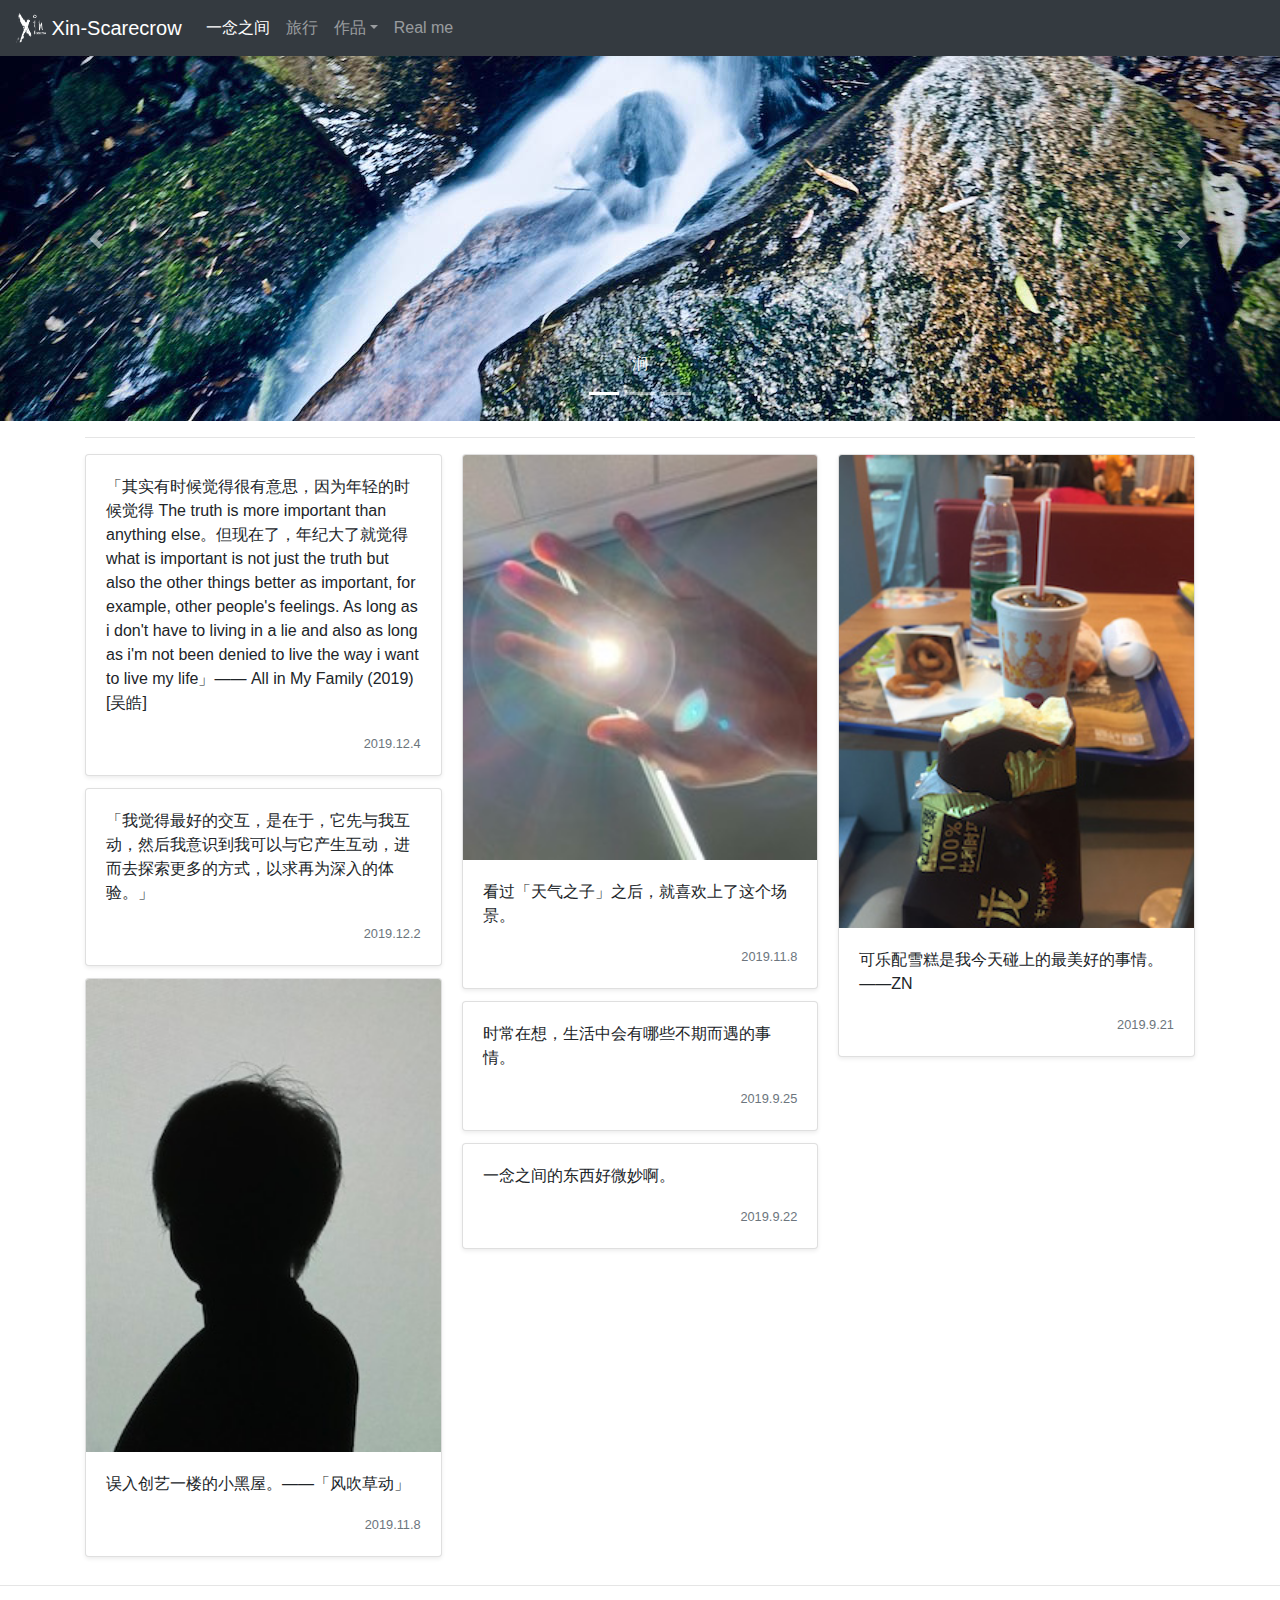
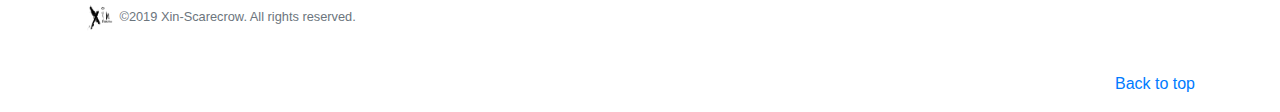
==== index.html @ 7064e232 "Update index.html" ====
<!doctype html>
<html lang="zh" class="h-100">

<head>
    <!-- Global site tag (gtag.js) - Google Analytics -->
    <script async src="https://www.googletagmanager.com/gtag/js?id=G-9YZNQRQW53"></script>
    <script>
        window.dataLayer = window.dataLayer || [];
        function gtag() { dataLayer.push(arguments); }
        gtag('js', new Date());

        gtag('config', 'G-9YZNQRQW53');
    </script>
    <meta charset="utf-8">
    <meta name="viewport" content="width=device-width, initial-scale=1, shrink-to-fit=no">
    <title>Xin-Scarecrow | 一念之间</title>
    <link rel="stylesheet" href="https://stackpath.bootstrapcdn.com/bootstrap/4.3.1/css/bootstrap.min.css"
        integrity="sha384-ggOyR0iXCbMQv3Xipma34MD+dH/1fQ784/j6cY/iJTQUOhcWr7x9JvoRxT2MZw1T" crossorigin="anonymous">
    <link rel="shortcut icon" href="images/favicon.ico" type="image/x-icon">
</head>

<body class="d-flex flex-column h-100">
    <header style="padding-top: 56px">
        <nav class="navbar navbar-expand-lg navbar-dark bg-dark fixed-top">
            <a class="navbar-brand" href="index.html"> <img src="images/icon-light.png" width="30" height="30"
                    class="d-inline-block align-top" alt=""> Xin-Scarecrow</a>
            <button class="navbar-toggler" type="button" data-toggle="collapse" data-target="#navbarNavDropdown"
                aria-controls="navbarNavDropdown" aria-expanded="false" aria-label="Toggle navigation"> <span
                    class="navbar-toggler-icon"></span> </button>
            <div class="collapse navbar-collapse" id="navbarNavDropdown">
                <ul class="navbar-nav">
                    <li class="nav-item active"> <a class="nav-link" href="index.html">一念之间<span
                                class="sr-only">(current)</span></a> </li>
                    <li class="nav-item"> <a class="nav-link" href="travel.html">旅行</a> </li>
                    <li class="nav-item dropdown"> <a class="nav-link dropdown-toggle" href="#"
                            id="navbarDropdownMenuLink" role="button" data-toggle="dropdown" aria-haspopup="true"
                            aria-expanded="false">作品</a>
                        <div class="dropdown-menu" aria-labelledby="navbarDropdown">
                            <a class="dropdown-item" href="photography.html">光影</a>
                            <a class="dropdown-item" href="animation.html">动画</a>
                            <a class="dropdown-item" href="film.html">短片</a> </div>
                    </li>
                    <li class="nav-item"> <a class="nav-link" href="Real me.html">Real me</a> </li>
                </ul>
            </div>
        </nav>
    </header>
    <main role="main">
        <div id="myCarousel" class="carousel slide carousel-fade" data-ride="carousel">
            <ol class="carousel-indicators">
                <li data-target="#myCarousel" data-slide-to="0" class="active"></li>
                <li data-target="#myCarousel" data-slide-to="1"></li>
                <li data-target="#myCarousel" data-slide-to="2"></li>
            </ol>
            <div class="carousel-inner">
                <div class="carousel-item active"> <img class="bd-placeholder-img" width="100%" height="auto"
                        src="images/banner/莫干山.jpg" alt="莫干山">
                    <div class="container">
                        <div class="carousel-caption">
                            <h6>涧</h6>
                        </div>
                    </div>
                </div>
                <div class="carousel-item"> <img class="bd-placeholder-img" width="100%" height="auto"
                        src="images/banner/Cloud.jpg" alt="Cloud">
                    <div class="container">
                        <div class="carousel-caption">
                            <h6>云</h6>
                        </div>
                    </div>
                </div>
                <div class="carousel-item"> <img class="bd-placeholder-img" width="100%" height="auto"
                        src="images/banner/因为风的缘故.jpg" alt="因为风的缘故">
                    <div class="container">
                        <div class="carousel-caption">
                            <h6>洛夫</h6>
                        </div>
                    </div>
                </div>
            </div>
            <a class="carousel-control-prev" href="#myCarousel" role="button" data-slide="prev"> <span
                    class="carousel-control-prev-icon" aria-hidden="true"></span> <span class="sr-only">Previous</span>
            </a> <a class="carousel-control-next" href="#myCarousel" role="button" data-slide="next"> <span
                    class="carousel-control-next-icon" aria-hidden="true"></span> <span class="sr-only">Next</span> </a>
        </div>
        <div class="container">
            <hr>
            <div class="card-columns">
                <div class="card shadow-sm">
                    <div class="card-body">
                        <p class="card-text">「其实有时候觉得很有意思，因为年轻的时候觉得 The truth is more important than anything else。但现在了，年纪大了就觉得 what is important is not just the truth but also the other things better as important, for example, other people's feelings. As long as i don't have to living in a lie and also as long as i'm not been denied to live the way i want to live my life」—— All in My Family (2019)[吴皓]</p>
                        <p class="card-text text-right"><small class="text-muted">2019.12.4</small></p>
                    </div>
                </div>
                <div class="card shadow-sm">
                    <div class="card-body">
                        <p class="card-text">「我觉得最好的交互，是在于，它先与我互动，然后我意识到我可以与它产生互动，进而去探索更多的方式，以求再为深入的体验。」</p>
                        <p class="card-text text-right"><small class="text-muted">2019.12.2</small></p>
                    </div>
                </div>
                <div class="card shadow-sm">
                    <img src="images/lightning/剪影.jpg" class="card-img-top" alt="剪影">
                    <div class="card-body">
                        <p class="card-text">误入创艺一楼的小黑屋。——「风吹草动」</p>
                        <p class="card-text text-right"><small class="text-muted">2019.11.8</small></p>
                    </div>
                </div>
                <div class="card shadow-sm">
                    <img src="images/lightning/天气之子.jpg" class="card-img-top" alt="天气之子">
                    <div class="card-body">
                        <p class="card-text">看过「天气之子」之后，就喜欢上了这个场景。</p>
                        <p class="card-text text-right"><small class="text-muted">2019.11.8</small></p>
                    </div>
                </div>
                <div class="card shadow-sm">
                    <div class="card-body">
                        <p class="card-text">时常在想，生活中会有哪些不期而遇的事情。</p>
                        <p class="card-text text-right"><small class="text-muted">2019.9.25</small></p>
                    </div>
                </div>
                <div class="card shadow-sm">
                    <div class="card-body">
                        <p class="card-text">一念之间的东西好微妙啊。</p>
                        <p class="card-text text-right"><small class="text-muted">2019.9.22</small></p>
                    </div>
                </div>
                <div class="card shadow-sm">
                    <img src="images/lightning/可乐配雪糕.jpg" class="card-img-top" alt="可乐配雪糕">
                    <div class="card-body">
                        <p class="card-text">可乐配雪糕是我今天碰上的最美好的事情。——ZN</p>
                        <p class="card-text text-right"><small class="text-muted">2019.9.21</small></p>
                    </div>
                </div>
            </div>
        </div>
    </main>
    <footer class="mt-auto">
        <hr>
        <div class="container">
            <img src="images/icon-dark.png" alt="icon" width="30px">
            <small class="text-muted">&copy;2019 Xin-Scarecrow. All rights reserved.</small>
            <p class="text-center text-white"><small>Designed by Yuxin_H. <span id="busuanzi_container_site_pv">哇！<span
                            id="busuanzi_value_site_pv"></span>人找到我了。</span></small></p>
            <p class="text-right"><a href="#">Back to top</a></p>
        </div>
    </footer>
    <script src="https://code.jquery.com/jquery-3.3.1.slim.min.js"
        integrity="sha384-q8i/X+965DzO0rT7abK41JStQIAqVgRVzpbzo5smXKp4YfRvH+8abtTE1Pi6jizo"
        crossorigin="anonymous"></script>
    <script src="https://cdnjs.cloudflare.com/ajax/libs/popper.js/1.14.7/umd/popper.min.js"
        integrity="sha384-UO2eT0CpHqdSJQ6hJty5KVphtPhzWj9WO1clHTMGa3JDZwrnQq4sF86dIHNDz0W1"
        crossorigin="anonymous"></script>
    <script src="https://stackpath.bootstrapcdn.com/bootstrap/4.3.1/js/bootstrap.min.js"
        integrity="sha384-JjSmVgyd0p3pXB1rRibZUAYoIIy6OrQ6VrjIEaFf/nJGzIxFDsf4x0xIM+B07jRM"
        crossorigin="anonymous"></script>
    <script async src="//busuanzi.ibruce.info/busuanzi/2.3/busuanzi.pure.mini.js"></script>
</body>

</html>
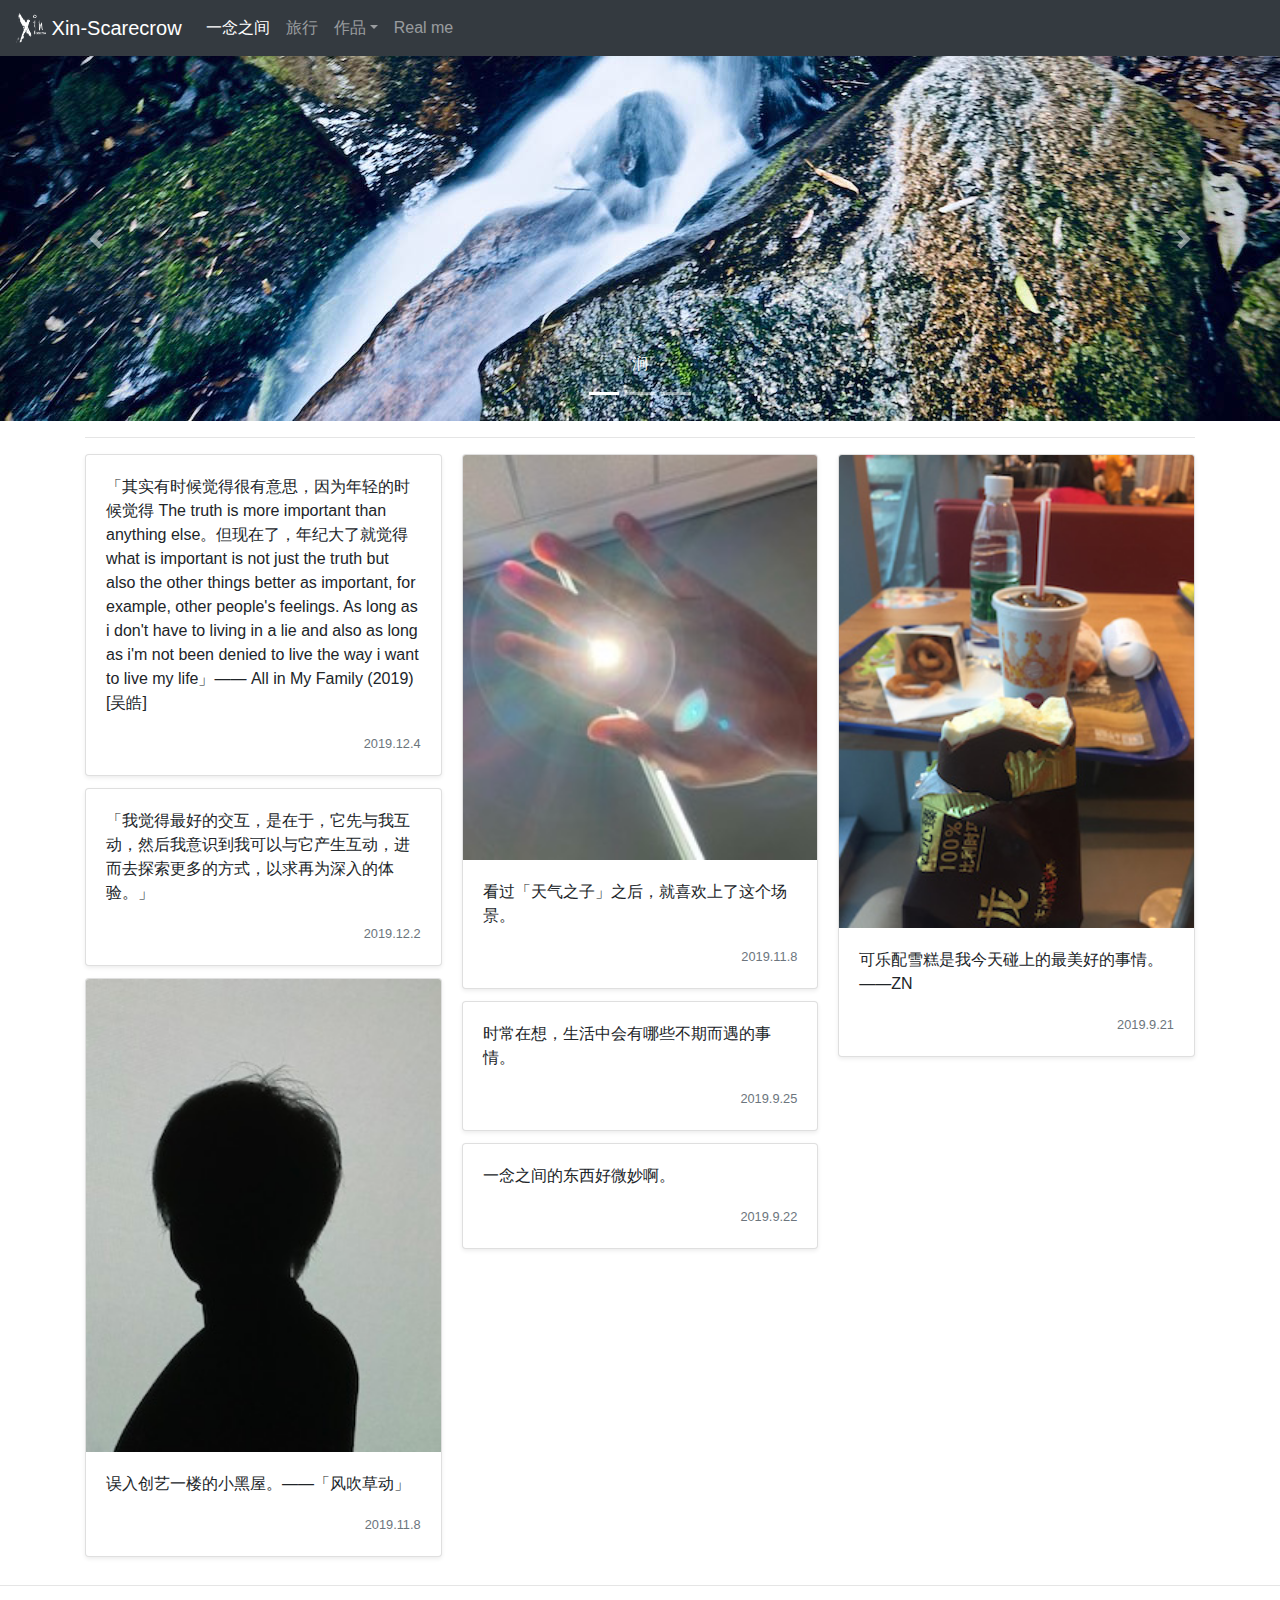
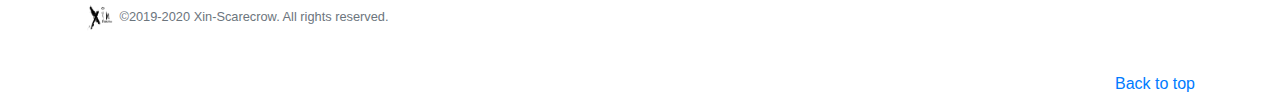
==== commit a8148057: "update 20200625" ====
--- a/index.html
+++ b/index.html
@@ -138,7 +138,7 @@
         <hr>
         <div class="container">
             <img src="images/icon-dark.png" alt="icon" width="30px">
-            <small class="text-muted">&copy;2019 Xin-Scarecrow. All rights reserved.</small>
+            <small class="text-muted">&copy;2019-2020 Xin-Scarecrow. All rights reserved.</small>
             <p class="text-center text-white"><small>Designed by Yuxin_H. <span id="busuanzi_container_site_pv">哇！<span
                             id="busuanzi_value_site_pv"></span>人找到我了。</span></small></p>
             <p class="text-right"><a href="#">Back to top</a></p>
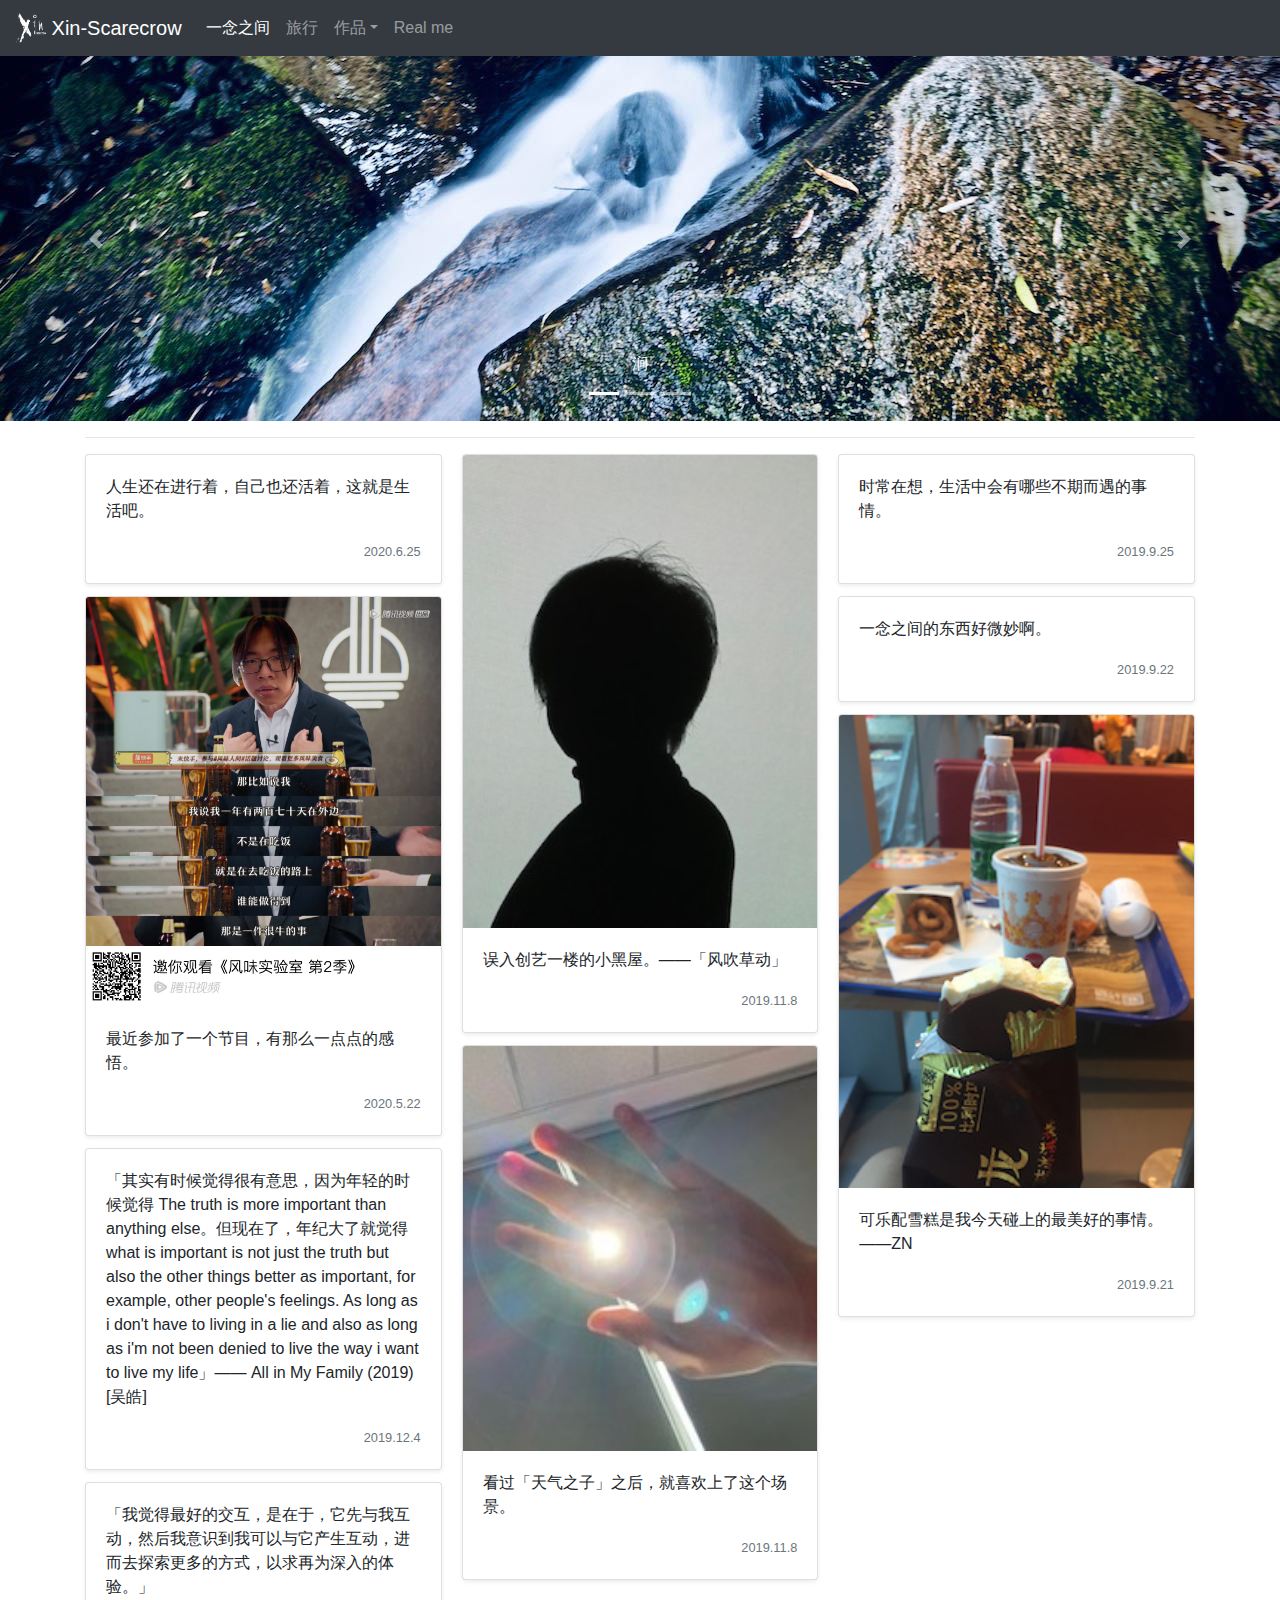
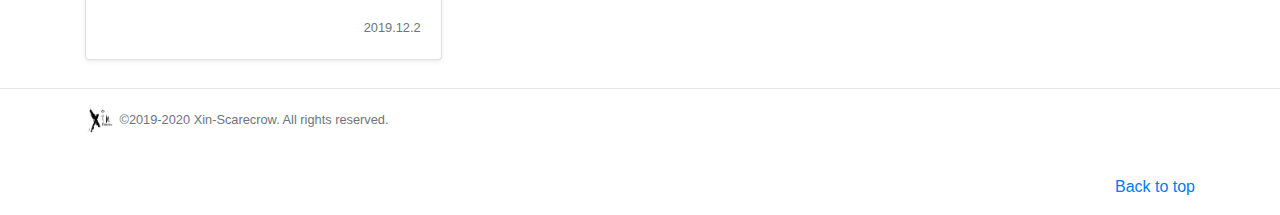
==== commit 19a031a9: "update 20200625" ====
--- a/index.html
+++ b/index.html
@@ -88,6 +88,19 @@
             <div class="card-columns">
                 <div class="card shadow-sm">
                     <div class="card-body">
+                        <p class="card-text">人生还在进行着，自己也还活着，这就是生活吧。</p>
+                        <p class="card-text text-right"><small class="text-muted">2020.6.25</small></p>
+                    </div>
+                </div>
+                <div class="card shadow-sm">
+                    <img src="images/lightning/风味实验室.jpg" class="card-img-top" alt="风味实验室">
+                    <div class="card-body">          
+                        <p class="card-text">最近参加了一个节目，有那么一点点的感悟。</p>
+                        <p class="card-text text-right"><small class="text-muted">2020.5.22</small></p>           
+                    </div>
+                </div>
+                <div class="card shadow-sm">
+                    <div class="card-body">
                         <p class="card-text">「其实有时候觉得很有意思，因为年轻的时候觉得 The truth is more important than anything else。但现在了，年纪大了就觉得 what is important is not just the truth but also the other things better as important, for example, other people's feelings. As long as i don't have to living in a lie and also as long as i'm not been denied to live the way i want to live my life」—— All in My Family (2019)[吴皓]</p>
                         <p class="card-text text-right"><small class="text-muted">2019.12.4</small></p>
                     </div>
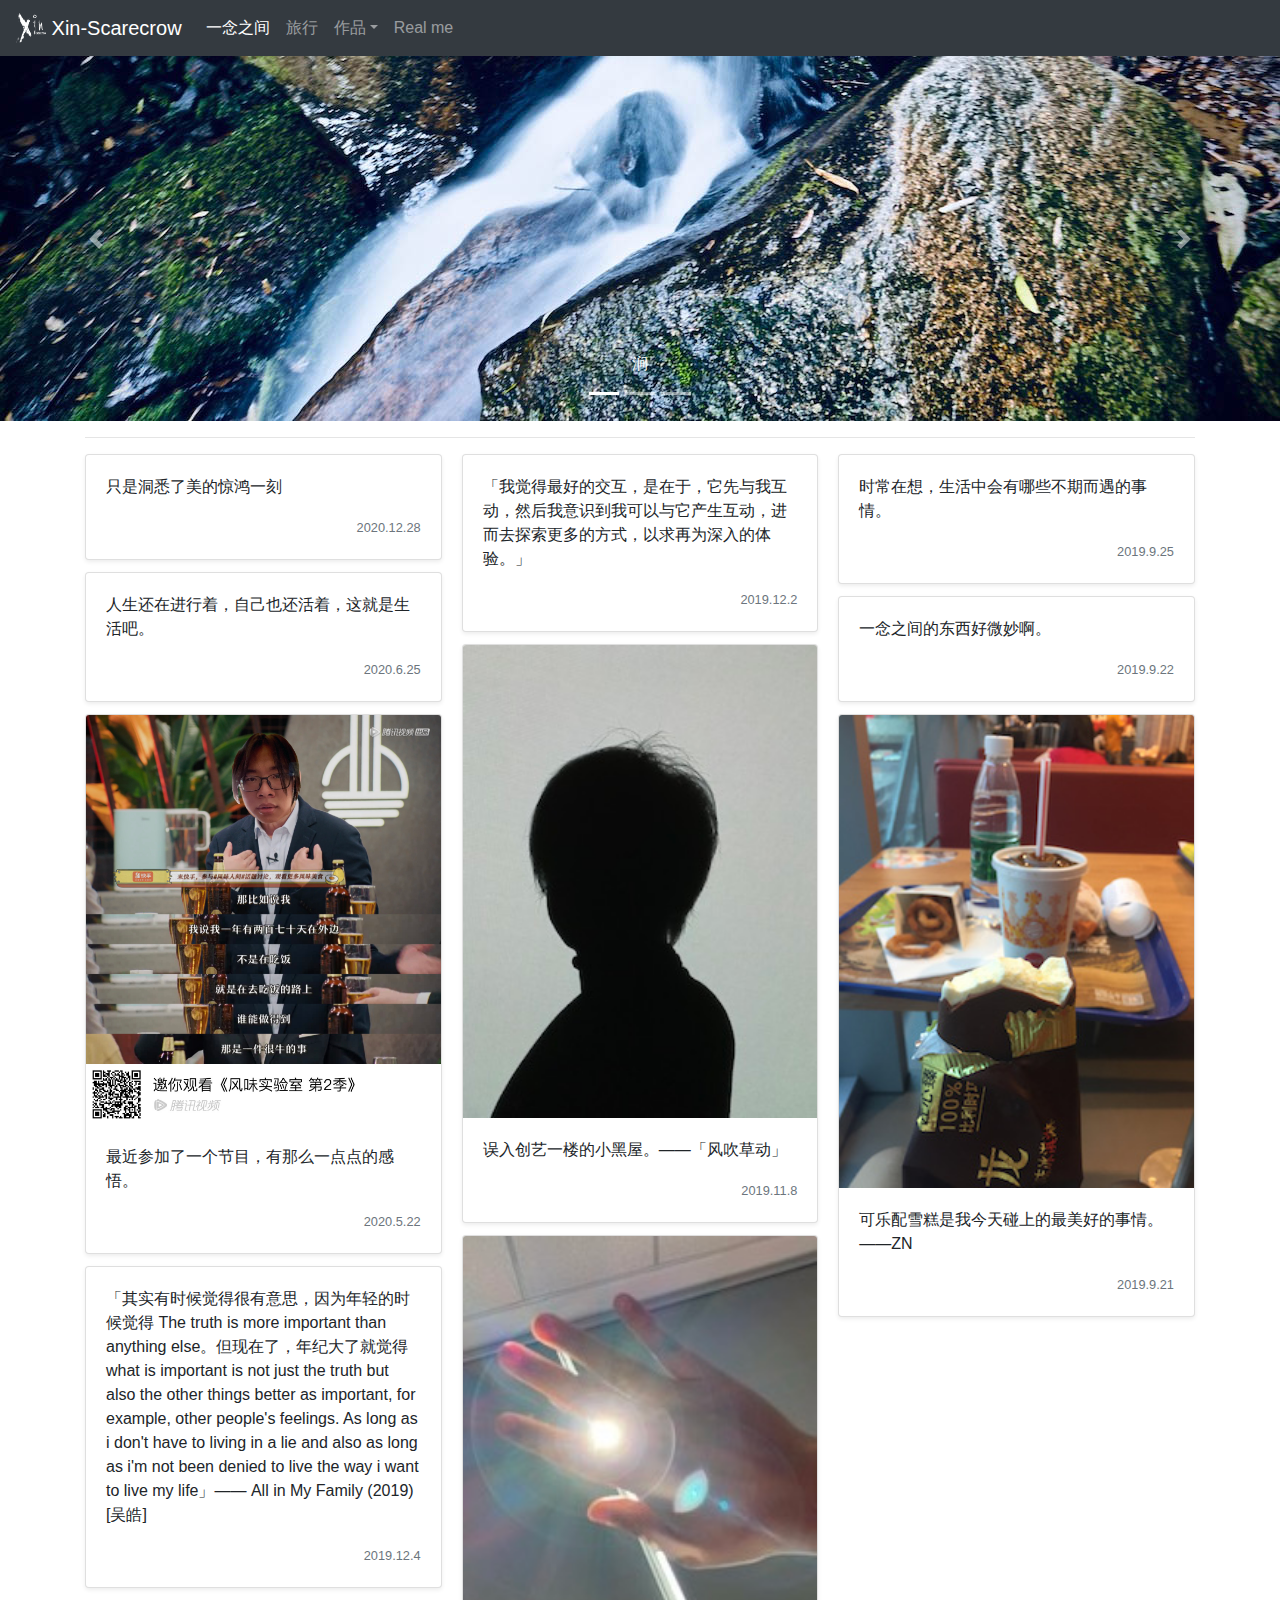
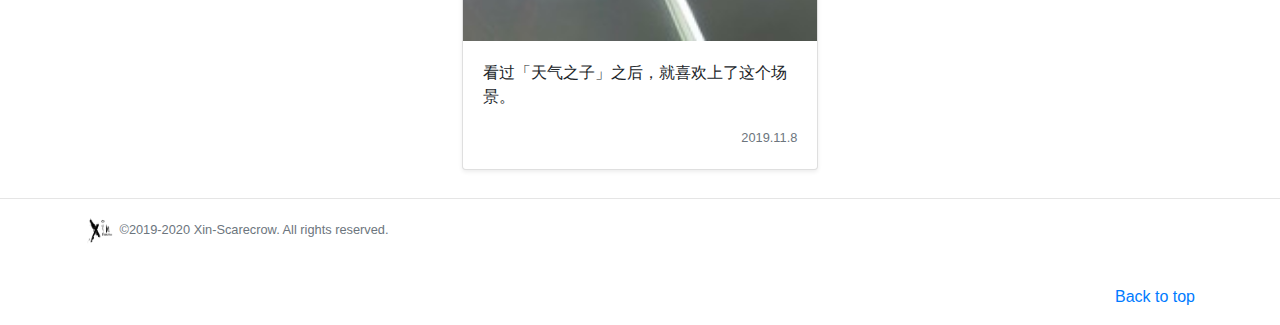
==== commit 355174b8: "Update index.html" ====
--- a/index.html
+++ b/index.html
@@ -88,6 +88,12 @@
             <div class="card-columns">
                 <div class="card shadow-sm">
                     <div class="card-body">
+                        <p class="card-text">只是洞悉了美的惊鸿一刻</p>
+                        <p class="card-text text-right"><small class="text-muted">2020.12.28</small></p>
+                    </div>
+                </div>
+                <div class="card shadow-sm">
+                    <div class="card-body">
                         <p class="card-text">人生还在进行着，自己也还活着，这就是生活吧。</p>
                         <p class="card-text text-right"><small class="text-muted">2020.6.25</small></p>
                     </div>
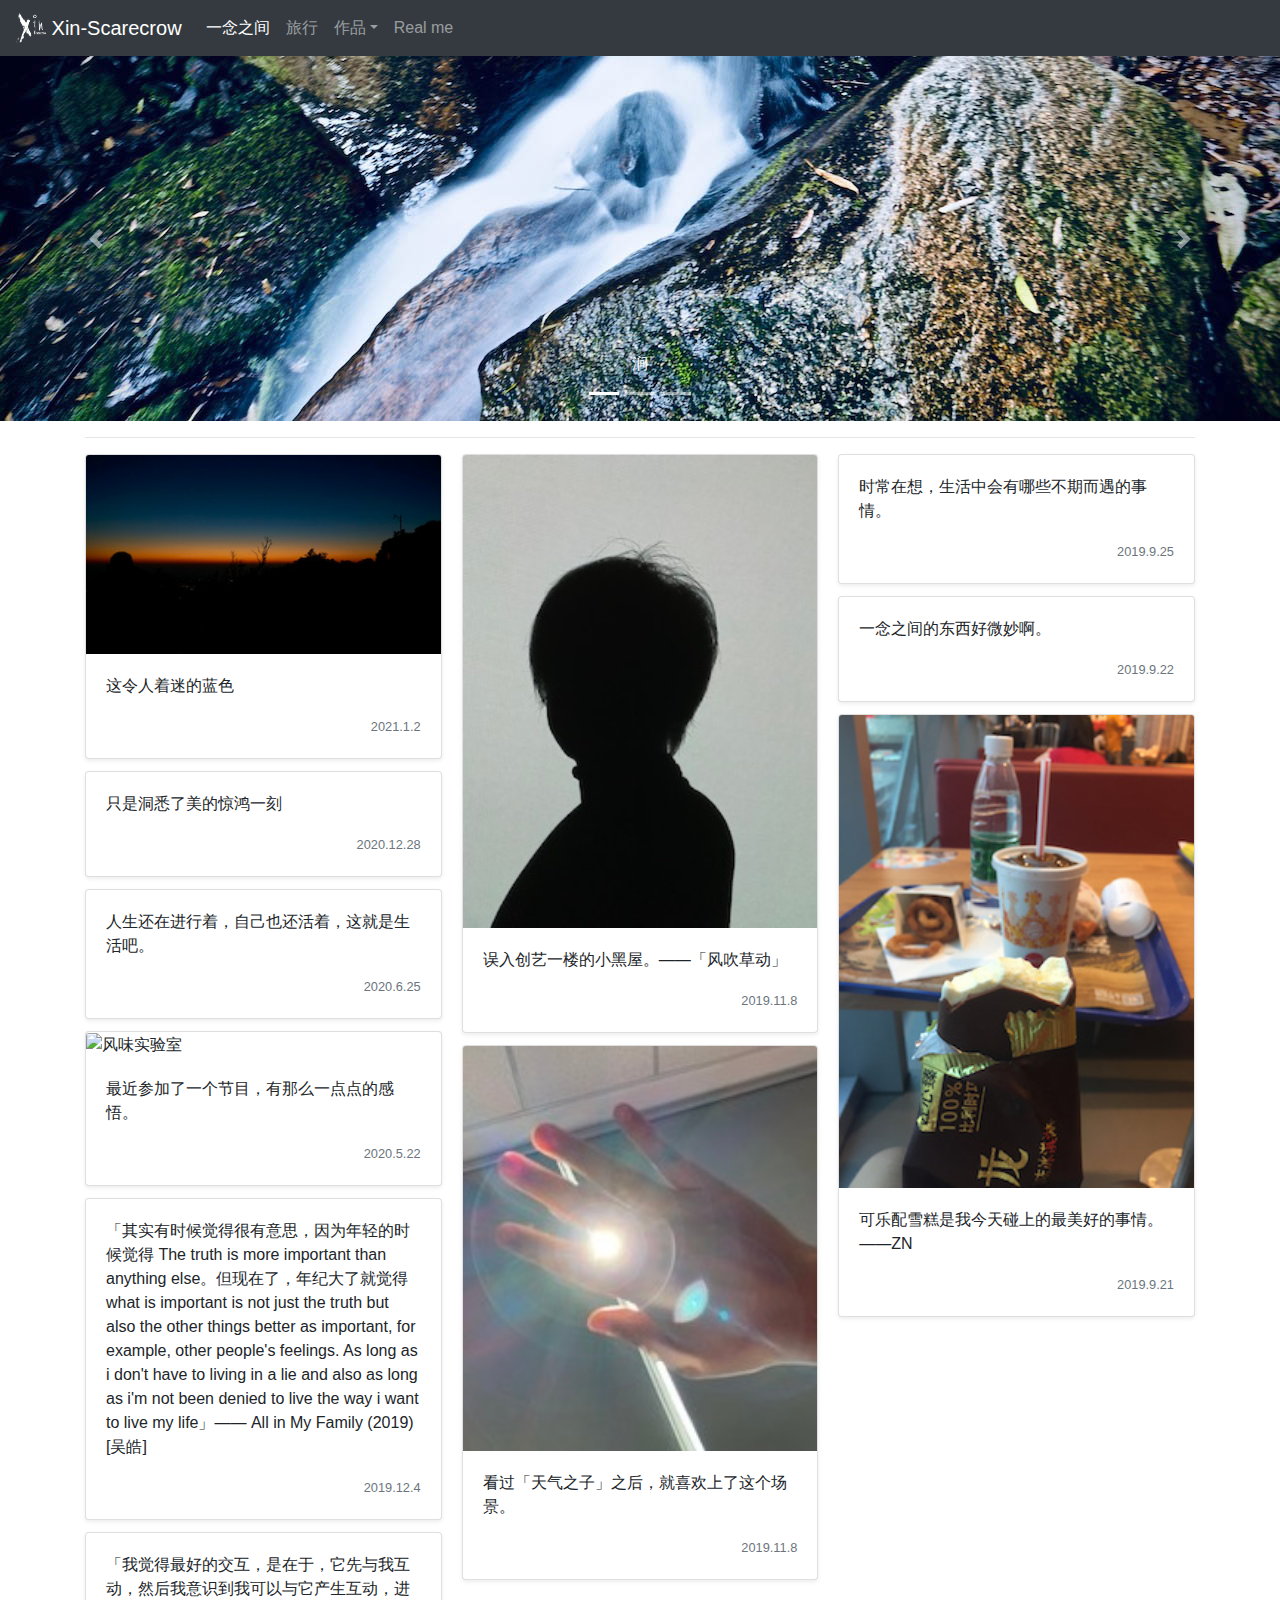
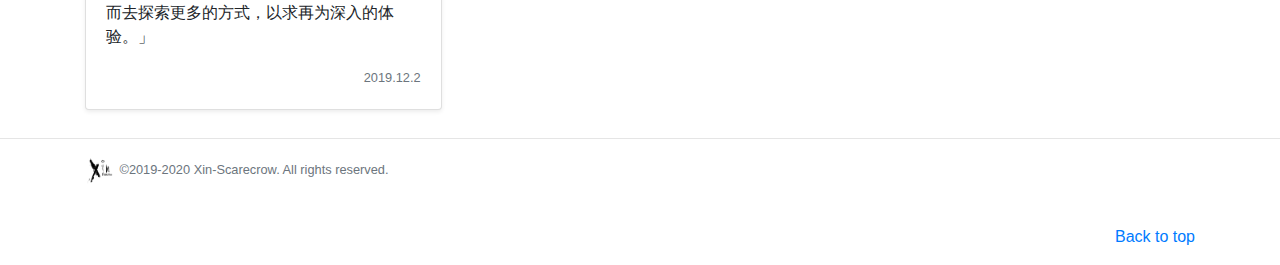
==== commit 725a5654: "update 20210104" ====
--- a/index.html
+++ b/index.html
@@ -62,10 +62,10 @@
                     </div>
                 </div>
                 <div class="carousel-item"> <img class="bd-placeholder-img" width="100%" height="auto"
-                        src="images/banner/Cloud.jpg" alt="Cloud">
+                        src="images/banner/落日余晖.jpg" alt="落日余晖">
                     <div class="container">
                         <div class="carousel-caption">
-                            <h6>云</h6>
+                            <h6>落日余晖</h6>
                         </div>
                     </div>
                 </div>
@@ -86,6 +86,13 @@
         <div class="container">
             <hr>
             <div class="card-columns">
+                <div class="card shadow-sm">
+                    <img src="images/lightning/落日余晖.jpg" class="card-img-top" alt="落日余晖">
+                    <div class="card-body">
+                        <p class="card-text">这令人着迷的蓝色</p>
+                        <p class="card-text text-right"><small class="text-muted">2021.1.2</small></p>
+                    </div>
+                </div>
                 <div class="card shadow-sm">
                     <div class="card-body">
                         <p class="card-text">只是洞悉了美的惊鸿一刻</p>
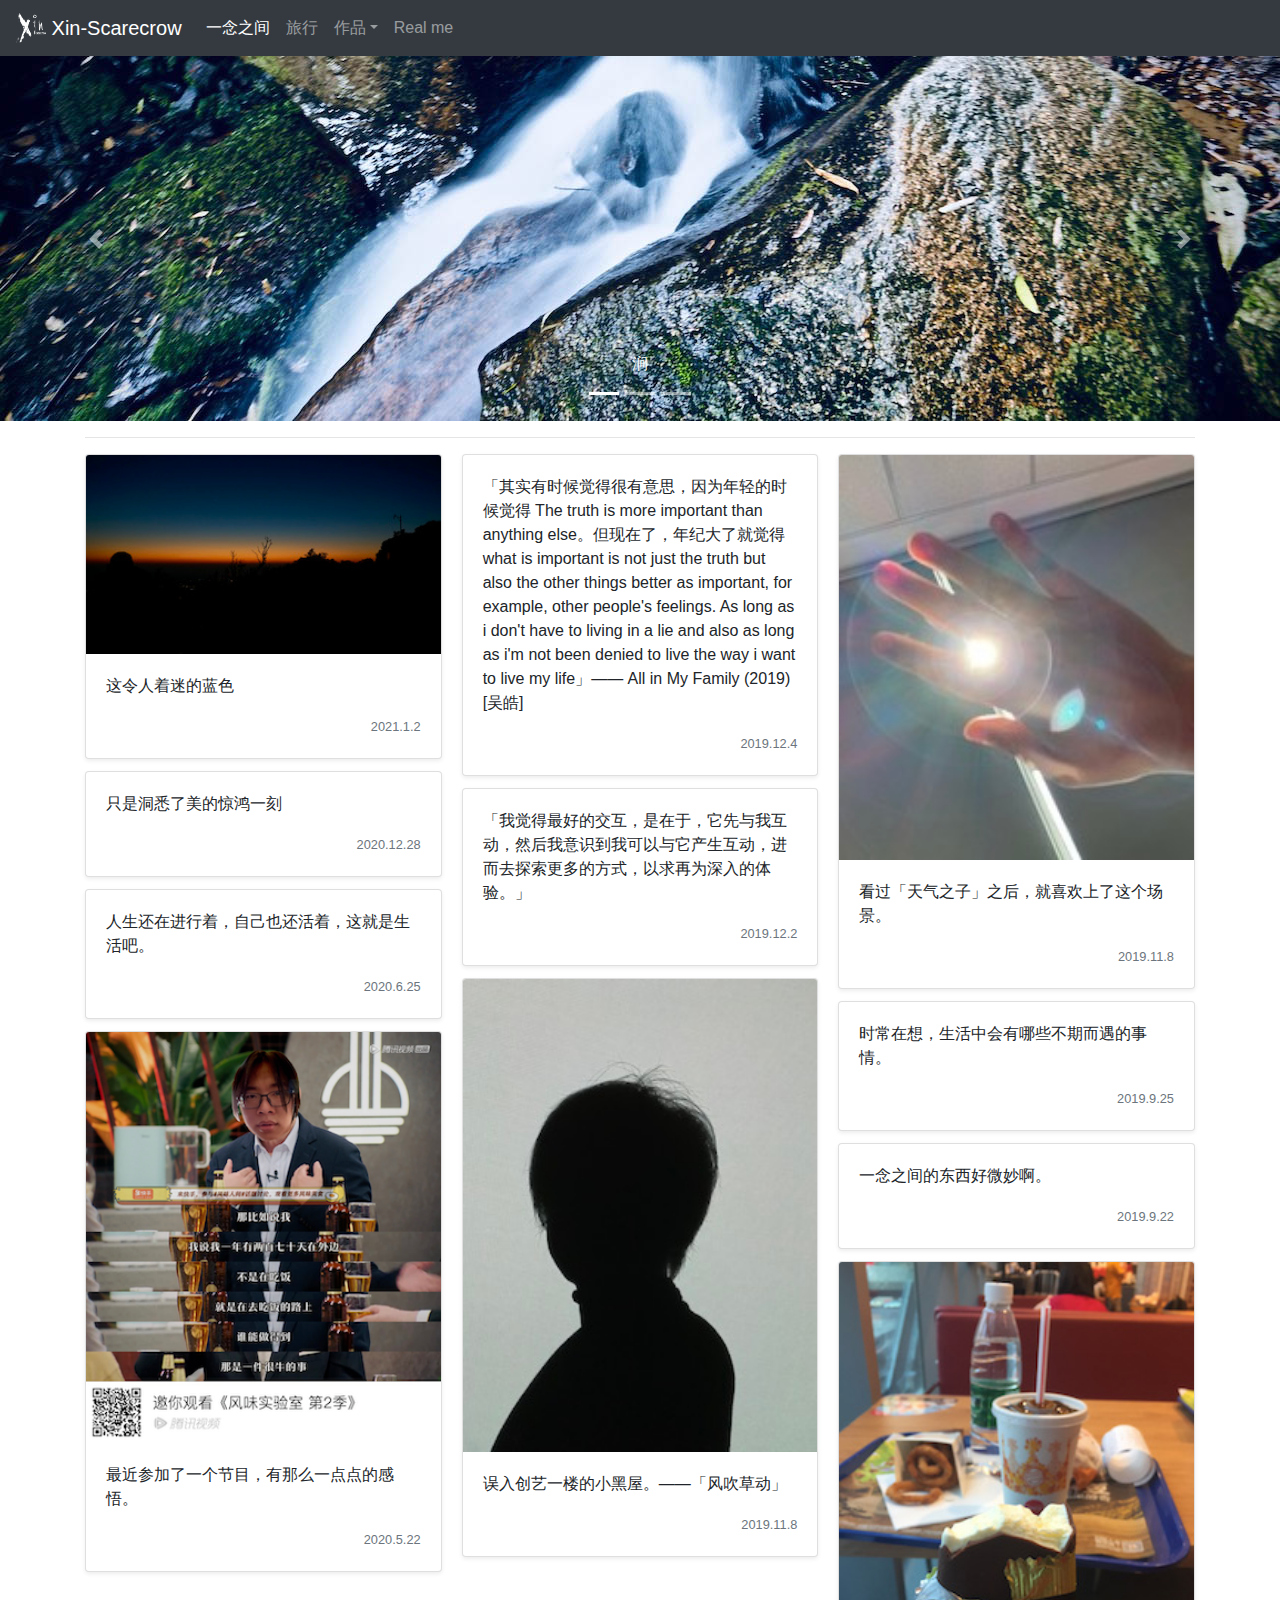
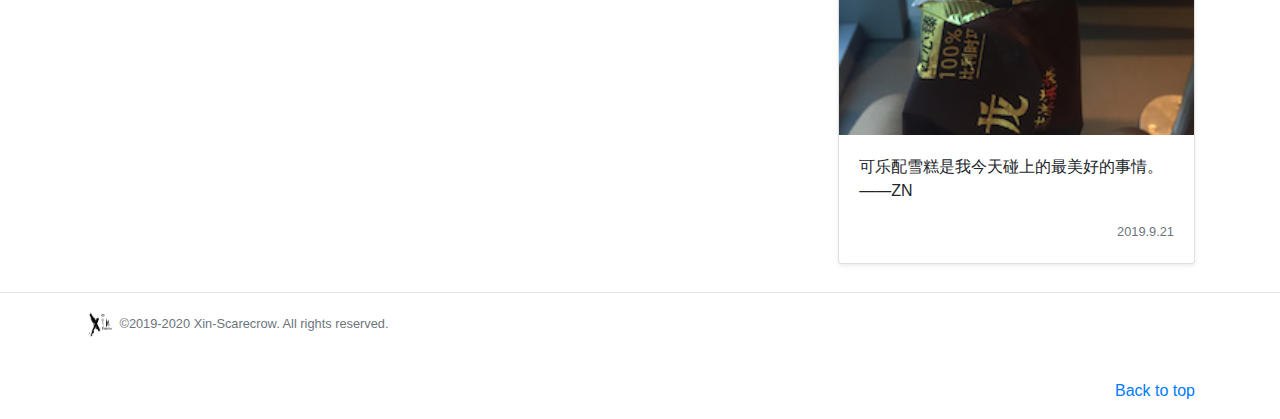
==== commit 39a69e66: "update 20210104" ====
--- a/index.html
+++ b/index.html
@@ -106,7 +106,7 @@
                     </div>
                 </div>
                 <div class="card shadow-sm">
-                    <img src="images/lightning/风味实验室.jpg" class="card-img-top" alt="风味实验室">
+                    <img src="images/lightning/风味实验室.png" class="card-img-top" alt="风味实验室">
                     <div class="card-body">          
                         <p class="card-text">最近参加了一个节目，有那么一点点的感悟。</p>
                         <p class="card-text text-right"><small class="text-muted">2020.5.22</small></p>           
